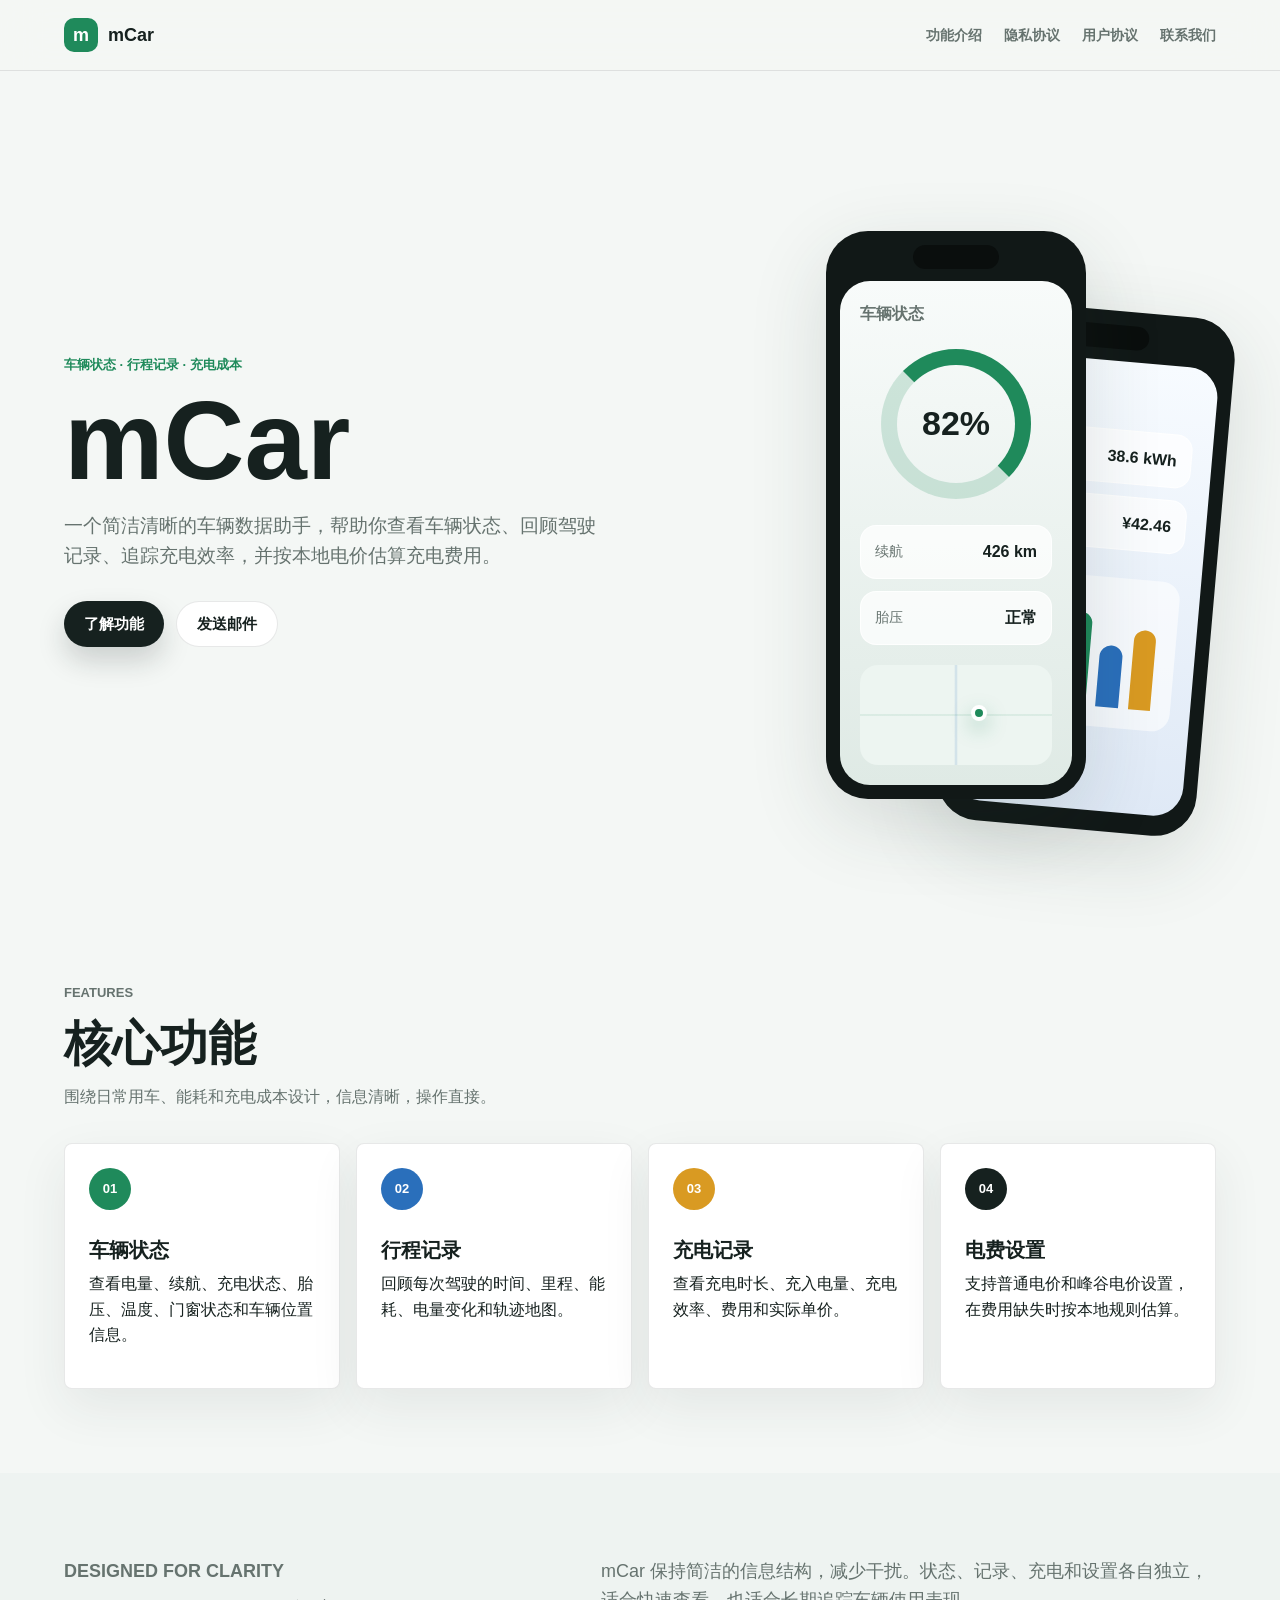
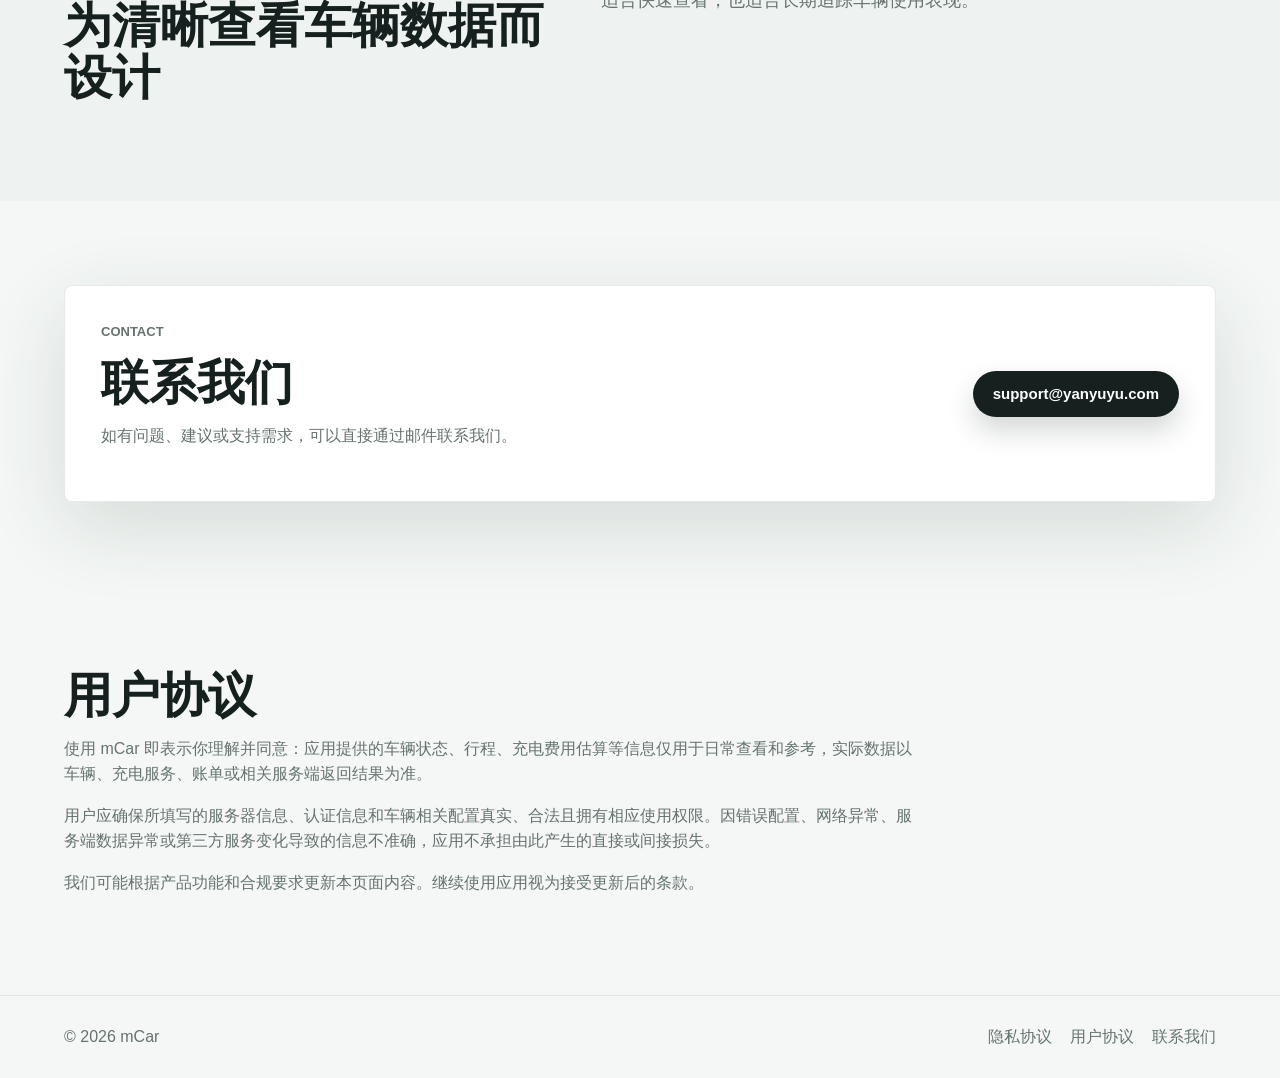
==== index.html @ 12c842eb "init" ====
<!doctype html>
<html lang="zh-CN">
<head>
  <meta charset="utf-8">
  <meta name="viewport" content="width=device-width, initial-scale=1">
  <title>mCar - 车辆数据助手</title>
  <meta name="description" content="mCar 是一款车辆数据查看工具，支持车辆状态、行程记录、充电记录、电费估算与车辆设置。">
  <link rel="stylesheet" href="styles.css">
</head>
<body>
  <header class="site-header">
    <a class="brand" href="#top" aria-label="mCar 首页">
      <span class="brand-mark">m</span>
      <span>mCar</span>
    </a>
    <nav class="nav-links" aria-label="页面导航">
      <a href="#features">功能介绍</a>
      <a href="privacy.html">隐私协议</a>
      <a href="#terms">用户协议</a>
      <a href="mailto:support@yanyuyu.com">联系我们</a>
    </nav>
  </header>

  <main id="top">
    <section class="hero">
      <div class="hero-content">
        <p class="eyebrow">车辆状态 · 行程记录 · 充电成本</p>
        <h1>mCar</h1>
        <p class="hero-copy">
          一个简洁清晰的车辆数据助手，帮助你查看车辆状态、回顾驾驶记录、追踪充电效率，并按本地电价估算充电费用。
        </p>
        <div class="hero-actions">
          <a class="primary-button" href="#features">了解功能</a>
          <a class="secondary-button" href="mailto:support@yanyuyu.com">发送邮件</a>
        </div>
      </div>

      <div class="device-showcase" aria-label="mCar 应用界面预览">
        <div class="phone phone-front">
          <div class="phone-bar"></div>
          <div class="screen status-screen">
            <div class="screen-title">车辆状态</div>
            <div class="battery-ring">
              <span>82%</span>
            </div>
            <div class="metric-row">
              <span>续航</span>
              <strong>426 km</strong>
            </div>
            <div class="metric-row">
              <span>胎压</span>
              <strong>正常</strong>
            </div>
            <div class="mini-map">
              <span></span>
            </div>
          </div>
        </div>

        <div class="phone phone-back">
          <div class="phone-bar"></div>
          <div class="screen charge-screen">
            <div class="screen-title">充电记录</div>
            <div class="charge-card">
              <span>已充电量</span>
              <strong>38.6 kWh</strong>
            </div>
            <div class="charge-card">
              <span>费用估算</span>
              <strong>¥42.46</strong>
            </div>
            <div class="charge-bars">
              <i></i><i></i><i></i><i></i><i></i>
            </div>
          </div>
        </div>
      </div>
    </section>

    <section id="features" class="section">
      <div class="section-heading">
        <p class="eyebrow">Features</p>
        <h2>核心功能</h2>
        <p>围绕日常用车、能耗和充电成本设计，信息清晰，操作直接。</p>
      </div>

      <div class="feature-grid">
        <article class="feature-card">
          <div class="icon">01</div>
          <h3>车辆状态</h3>
          <p>查看电量、续航、充电状态、胎压、温度、门窗状态和车辆位置信息。</p>
        </article>
        <article class="feature-card">
          <div class="icon">02</div>
          <h3>行程记录</h3>
          <p>回顾每次驾驶的时间、里程、能耗、电量变化和轨迹地图。</p>
        </article>
        <article class="feature-card">
          <div class="icon">03</div>
          <h3>充电记录</h3>
          <p>查看充电时长、充入电量、充电效率、费用和实际单价。</p>
        </article>
        <article class="feature-card">
          <div class="icon">04</div>
          <h3>电费设置</h3>
          <p>支持普通电价和峰谷电价设置，在费用缺失时按本地规则估算。</p>
        </article>
      </div>
    </section>

    <section class="split-section">
      <div>
        <p class="eyebrow">Designed for Clarity</p>
        <h2>为清晰查看车辆数据而设计</h2>
      </div>
      <p>
        mCar 保持简洁的信息结构，减少干扰。状态、记录、充电和设置各自独立，适合快速查看，也适合长期追踪车辆使用表现。
      </p>
    </section>

    <section id="contact" class="section contact-section">
      <div class="contact-panel">
        <div>
          <p class="eyebrow">Contact</p>
          <h2>联系我们</h2>
          <p>如有问题、建议或支持需求，可以直接通过邮件联系我们。</p>
        </div>
        <a class="primary-button" href="mailto:support@yanyuyu.com">support@yanyuyu.com</a>
      </div>
    </section>

    <section id="terms" class="legal-section">
      <h2>用户协议</h2>
      <p>
        使用 mCar 即表示你理解并同意：应用提供的车辆状态、行程、充电费用估算等信息仅用于日常查看和参考，实际数据以车辆、充电服务、账单或相关服务端返回结果为准。
      </p>
      <p>
        用户应确保所填写的服务器信息、认证信息和车辆相关配置真实、合法且拥有相应使用权限。因错误配置、网络异常、服务端数据异常或第三方服务变化导致的信息不准确，应用不承担由此产生的直接或间接损失。
      </p>
      <p>
        我们可能根据产品功能和合规要求更新本页面内容。继续使用应用视为接受更新后的条款。
      </p>
    </section>
  </main>

  <footer class="site-footer">
    <span>© 2026 mCar</span>
    <div>
      <a href="privacy.html">隐私协议</a>
      <a href="#terms">用户协议</a>
      <a href="mailto:support@yanyuyu.com">联系我们</a>
    </div>
  </footer>
</body>
</html>
---- styles.css ----
:root {
  --bg: #f4f7f5;
  --surface: #ffffff;
  --surface-strong: #eef3f1;
  --text: #16211f;
  --muted: #66736f;
  --line: rgba(22, 33, 31, 0.1);
  --green: #1f8a5b;
  --blue: #2a6fbb;
  --yellow: #d99a22;
  --shadow: 0 24px 80px rgba(38, 54, 48, 0.14);
}

* {
  box-sizing: border-box;
}

html {
  scroll-behavior: smooth;
}

body {
  margin: 0;
  font-family: -apple-system, BlinkMacSystemFont, "Segoe UI", "PingFang SC", "Helvetica Neue", Arial, sans-serif;
  color: var(--text);
  background: var(--bg);
  line-height: 1.6;
}

a {
  color: inherit;
  text-decoration: none;
}

.site-header {
  position: sticky;
  top: 0;
  z-index: 10;
  display: flex;
  align-items: center;
  justify-content: space-between;
  gap: 24px;
  padding: 18px clamp(20px, 5vw, 72px);
  background: rgba(244, 247, 245, 0.82);
  border-bottom: 1px solid var(--line);
  backdrop-filter: blur(20px);
}

.brand {
  display: inline-flex;
  align-items: center;
  gap: 10px;
  font-size: 18px;
  font-weight: 750;
}

.brand-mark {
  display: grid;
  width: 34px;
  height: 34px;
  place-items: center;
  color: #fff;
  background: var(--green);
  border-radius: 10px;
  font-weight: 800;
}

.nav-links {
  display: flex;
  align-items: center;
  gap: 22px;
  color: var(--muted);
  font-size: 14px;
  font-weight: 600;
}

.nav-links a:hover {
  color: var(--text);
}

.hero {
  display: grid;
  grid-template-columns: minmax(0, 1fr) minmax(320px, 520px);
  gap: clamp(36px, 7vw, 96px);
  align-items: center;
  min-height: calc(100vh - 72px);
  padding: clamp(48px, 8vw, 96px) clamp(20px, 5vw, 72px) 64px;
}

.hero-content {
  max-width: 660px;
}

.eyebrow {
  margin: 0 0 14px;
  color: var(--green);
  font-size: 13px;
  font-weight: 800;
  letter-spacing: 0;
  text-transform: uppercase;
}

h1,
h2,
h3,
p {
  margin-top: 0;
}

h1 {
  margin-bottom: 18px;
  font-size: clamp(56px, 10vw, 112px);
  line-height: 0.92;
  letter-spacing: 0;
}

h2 {
  margin-bottom: 14px;
  font-size: clamp(30px, 4vw, 48px);
  line-height: 1.08;
  letter-spacing: 0;
}

h3 {
  margin-bottom: 8px;
  font-size: 20px;
  line-height: 1.25;
  letter-spacing: 0;
}

.hero-copy {
  max-width: 580px;
  color: var(--muted);
  font-size: 19px;
}

.hero-actions {
  display: flex;
  flex-wrap: wrap;
  gap: 12px;
  margin-top: 30px;
}

.primary-button,
.secondary-button {
  display: inline-flex;
  align-items: center;
  justify-content: center;
  min-height: 46px;
  padding: 0 20px;
  border-radius: 999px;
  font-size: 15px;
  font-weight: 750;
}

.primary-button {
  color: #fff;
  background: var(--text);
  box-shadow: 0 14px 28px rgba(22, 33, 31, 0.18);
}

.secondary-button {
  color: var(--text);
  background: var(--surface);
  border: 1px solid var(--line);
}

.device-showcase {
  position: relative;
  min-height: 560px;
}

.phone {
  position: absolute;
  width: 260px;
  min-height: 520px;
  padding: 14px;
  background: #111817;
  border-radius: 42px;
  box-shadow: var(--shadow);
}

.phone-front {
  right: 130px;
  top: 10px;
  z-index: 2;
}

.phone-back {
  right: 0;
  top: 88px;
  transform: rotate(5deg);
}

.phone-bar {
  width: 86px;
  height: 24px;
  margin: 0 auto 12px;
  background: #0a0e0d;
  border-radius: 999px;
}

.screen {
  min-height: 450px;
  padding: 20px;
  overflow: hidden;
  border-radius: 30px;
}

.status-screen {
  background: linear-gradient(180deg, #f8fbfa 0%, #dfeae5 100%);
}

.charge-screen {
  background: linear-gradient(180deg, #f7fbff 0%, #dfe9f6 100%);
}

.screen-title {
  margin-bottom: 22px;
  color: var(--muted);
  font-weight: 800;
}

.battery-ring {
  display: grid;
  width: 150px;
  height: 150px;
  margin: 0 auto 26px;
  place-items: center;
  border: 16px solid rgba(31, 138, 91, 0.18);
  border-top-color: var(--green);
  border-right-color: var(--green);
  border-radius: 50%;
}

.battery-ring span {
  font-size: 34px;
  font-weight: 850;
}

.metric-row,
.charge-card {
  display: flex;
  align-items: center;
  justify-content: space-between;
  gap: 16px;
  min-height: 54px;
  margin-bottom: 12px;
  padding: 0 14px;
  background: rgba(255, 255, 255, 0.72);
  border: 1px solid rgba(255, 255, 255, 0.8);
  border-radius: 16px;
}

.metric-row span,
.charge-card span {
  color: var(--muted);
  font-size: 14px;
}

.mini-map {
  position: relative;
  height: 100px;
  margin-top: 20px;
  background:
    linear-gradient(90deg, transparent 49%, rgba(42, 111, 187, 0.18) 50%, transparent 51%),
    linear-gradient(0deg, transparent 49%, rgba(31, 138, 91, 0.18) 50%, transparent 51%),
    #edf5f1;
  border-radius: 18px;
}

.mini-map span {
  position: absolute;
  left: 58%;
  top: 40%;
  width: 16px;
  height: 16px;
  background: var(--green);
  border: 4px solid #fff;
  border-radius: 50%;
  box-shadow: 0 8px 20px rgba(31, 138, 91, 0.35);
}

.charge-bars {
  display: flex;
  align-items: flex-end;
  gap: 10px;
  height: 150px;
  margin-top: 28px;
  padding: 20px;
  background: rgba(255, 255, 255, 0.62);
  border-radius: 18px;
}

.charge-bars i {
  flex: 1;
  display: block;
  background: var(--blue);
  border-radius: 999px 999px 4px 4px;
}

.charge-bars i:nth-child(1) { height: 38%; }
.charge-bars i:nth-child(2) { height: 62%; }
.charge-bars i:nth-child(3) { height: 84%; background: var(--green); }
.charge-bars i:nth-child(4) { height: 56%; }
.charge-bars i:nth-child(5) { height: 72%; background: var(--yellow); }

.section,
.split-section,
.legal-section {
  padding: 84px clamp(20px, 5vw, 72px);
}

.section-heading {
  max-width: 720px;
  margin-bottom: 34px;
}

.section-heading p,
.split-section p,
.legal-section p,
.contact-panel p {
  color: var(--muted);
}

.feature-grid {
  display: grid;
  grid-template-columns: repeat(4, minmax(0, 1fr));
  gap: 16px;
}

.feature-card {
  min-height: 240px;
  padding: 24px;
  background: var(--surface);
  border: 1px solid var(--line);
  border-radius: 8px;
  box-shadow: 0 18px 50px rgba(38, 54, 48, 0.08);
}

.icon {
  display: inline-grid;
  width: 42px;
  height: 42px;
  margin-bottom: 28px;
  place-items: center;
  color: #fff;
  background: var(--green);
  border-radius: 50%;
  font-size: 13px;
  font-weight: 850;
}

.feature-card:nth-child(2) .icon {
  background: var(--blue);
}

.feature-card:nth-child(3) .icon {
  background: var(--yellow);
}

.feature-card:nth-child(4) .icon {
  background: var(--text);
}

.split-section {
  display: grid;
  grid-template-columns: minmax(0, 0.9fr) minmax(0, 1.1fr);
  gap: 34px;
  align-items: start;
  background: var(--surface-strong);
}

.split-section p {
  max-width: 760px;
  font-size: 18px;
}

.contact-panel {
  display: flex;
  align-items: center;
  justify-content: space-between;
  gap: 28px;
  padding: 36px;
  background: var(--surface);
  border: 1px solid var(--line);
  border-radius: 8px;
  box-shadow: var(--shadow);
}

.legal-section {
  max-width: 980px;
}

.legal-page {
  max-width: 900px;
  padding: 84px clamp(20px, 5vw, 72px);
}

.legal-page h1 {
  margin-bottom: 10px;
  font-size: clamp(44px, 7vw, 76px);
}

.legal-page h2 {
  margin-top: 42px;
  font-size: 24px;
}

.legal-page p {
  color: var(--muted);
}

.updated-date {
  margin-bottom: 34px;
}

.inline-link {
  color: var(--green);
  font-weight: 750;
}

.legal-section + .legal-section {
  padding-top: 24px;
}

.site-footer {
  display: flex;
  justify-content: space-between;
  gap: 20px;
  padding: 28px clamp(20px, 5vw, 72px);
  color: var(--muted);
  border-top: 1px solid var(--line);
}

.site-footer div {
  display: flex;
  flex-wrap: wrap;
  gap: 18px;
}

@media (max-width: 980px) {
  .hero {
    grid-template-columns: 1fr;
    min-height: auto;
  }

  .device-showcase {
    min-height: 520px;
  }

  .phone-front {
    left: 8%;
    right: auto;
  }

  .phone-back {
    right: 8%;
  }

  .feature-grid {
    grid-template-columns: repeat(2, minmax(0, 1fr));
  }

  .split-section {
    grid-template-columns: 1fr;
  }
}

@media (max-width: 720px) {
  .site-header {
    align-items: flex-start;
    flex-direction: column;
  }

  .nav-links {
    width: 100%;
    overflow-x: auto;
    padding-bottom: 2px;
  }

  .device-showcase {
    min-height: 430px;
  }

  .phone {
    width: 210px;
    min-height: 420px;
    border-radius: 34px;
  }

  .screen {
    min-height: 355px;
    padding: 16px;
    border-radius: 24px;
  }

  .phone-front {
    left: 0;
  }

  .phone-back {
    right: 0;
    top: 70px;
  }

  .battery-ring {
    width: 118px;
    height: 118px;
  }

  .feature-grid {
    grid-template-columns: 1fr;
  }

  .contact-panel,
  .site-footer {
    align-items: flex-start;
    flex-direction: column;
  }
}
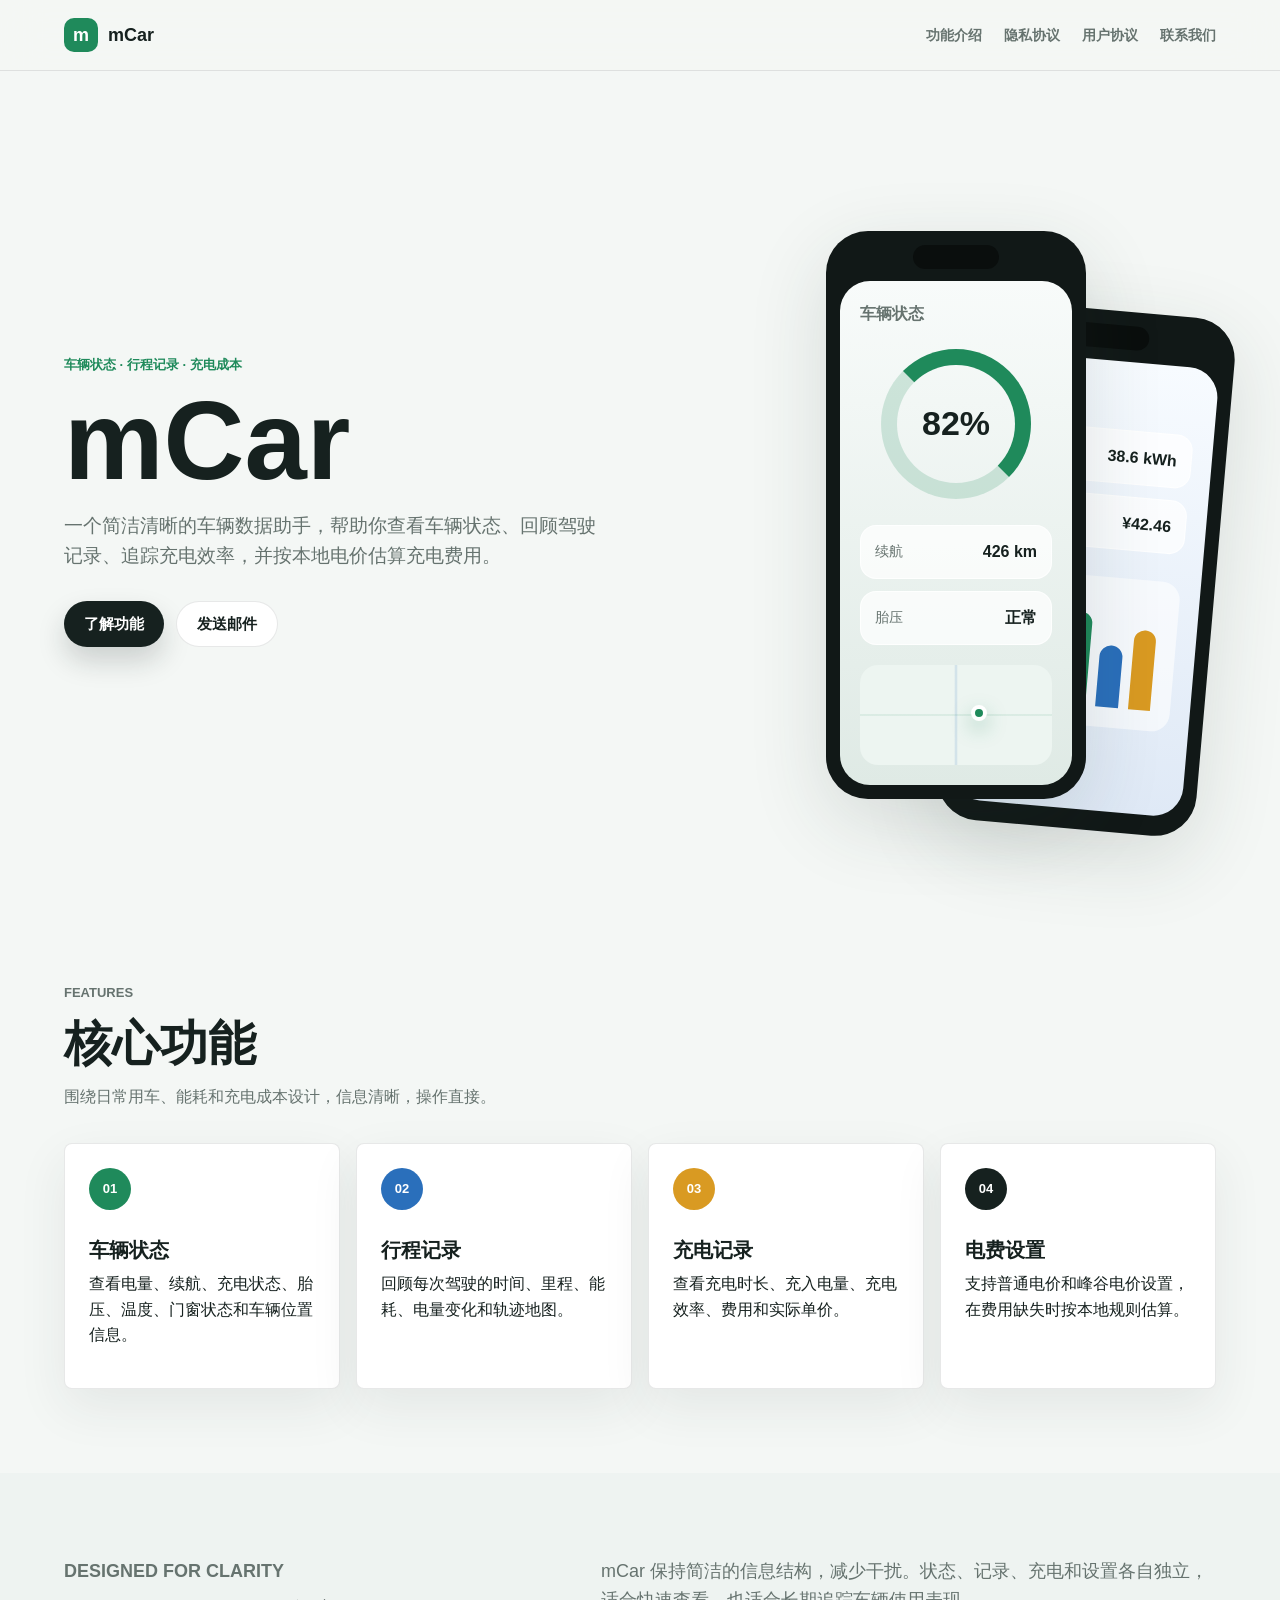
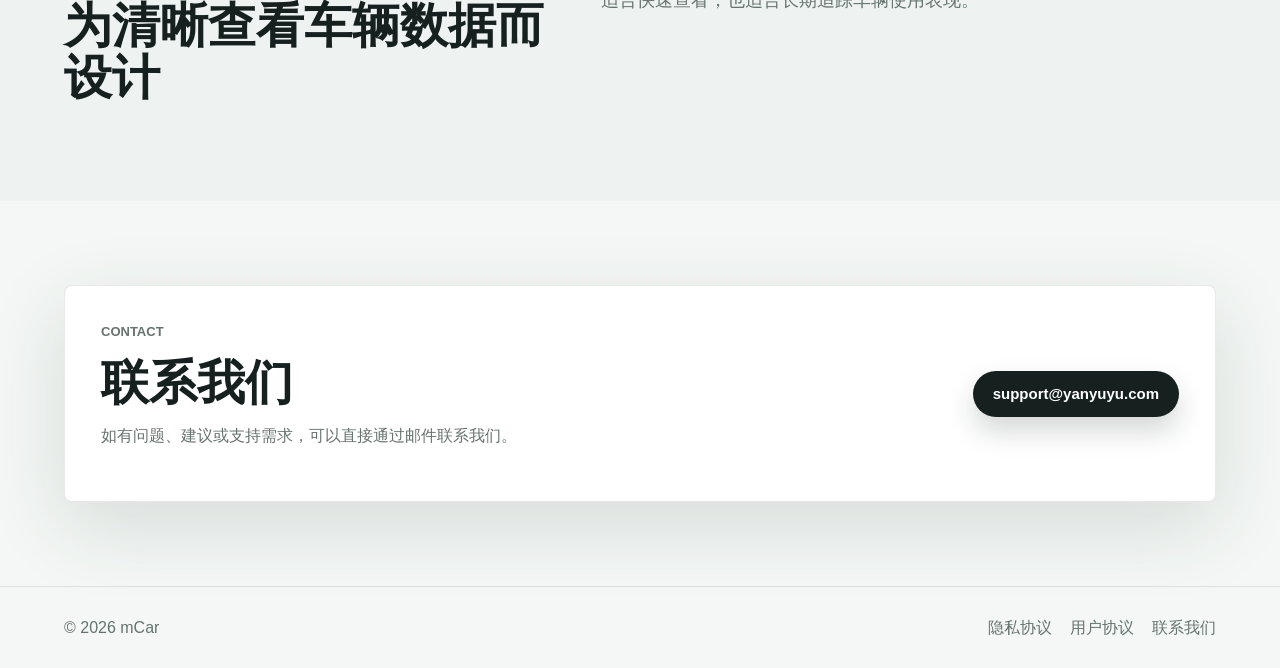
==== commit b425de4e: "add term" ====
--- a/index.html
+++ b/index.html
@@ -16,7 +16,7 @@
     <nav class="nav-links" aria-label="页面导航">
       <a href="#features">功能介绍</a>
       <a href="privacy.html">隐私协议</a>
-      <a href="#terms">用户协议</a>
+      <a href="terms.html">用户协议</a>
       <a href="mailto:support@yanyuyu.com">联系我们</a>
     </nav>
   </header>
@@ -129,25 +129,13 @@
       </div>
     </section>
 
-    <section id="terms" class="legal-section">
-      <h2>用户协议</h2>
-      <p>
-        使用 mCar 即表示你理解并同意：应用提供的车辆状态、行程、充电费用估算等信息仅用于日常查看和参考，实际数据以车辆、充电服务、账单或相关服务端返回结果为准。
-      </p>
-      <p>
-        用户应确保所填写的服务器信息、认证信息和车辆相关配置真实、合法且拥有相应使用权限。因错误配置、网络异常、服务端数据异常或第三方服务变化导致的信息不准确，应用不承担由此产生的直接或间接损失。
-      </p>
-      <p>
-        我们可能根据产品功能和合规要求更新本页面内容。继续使用应用视为接受更新后的条款。
-      </p>
-    </section>
   </main>
 
   <footer class="site-footer">
     <span>© 2026 mCar</span>
     <div>
       <a href="privacy.html">隐私协议</a>
-      <a href="#terms">用户协议</a>
+      <a href="terms.html">用户协议</a>
       <a href="mailto:support@yanyuyu.com">联系我们</a>
     </div>
   </footer>
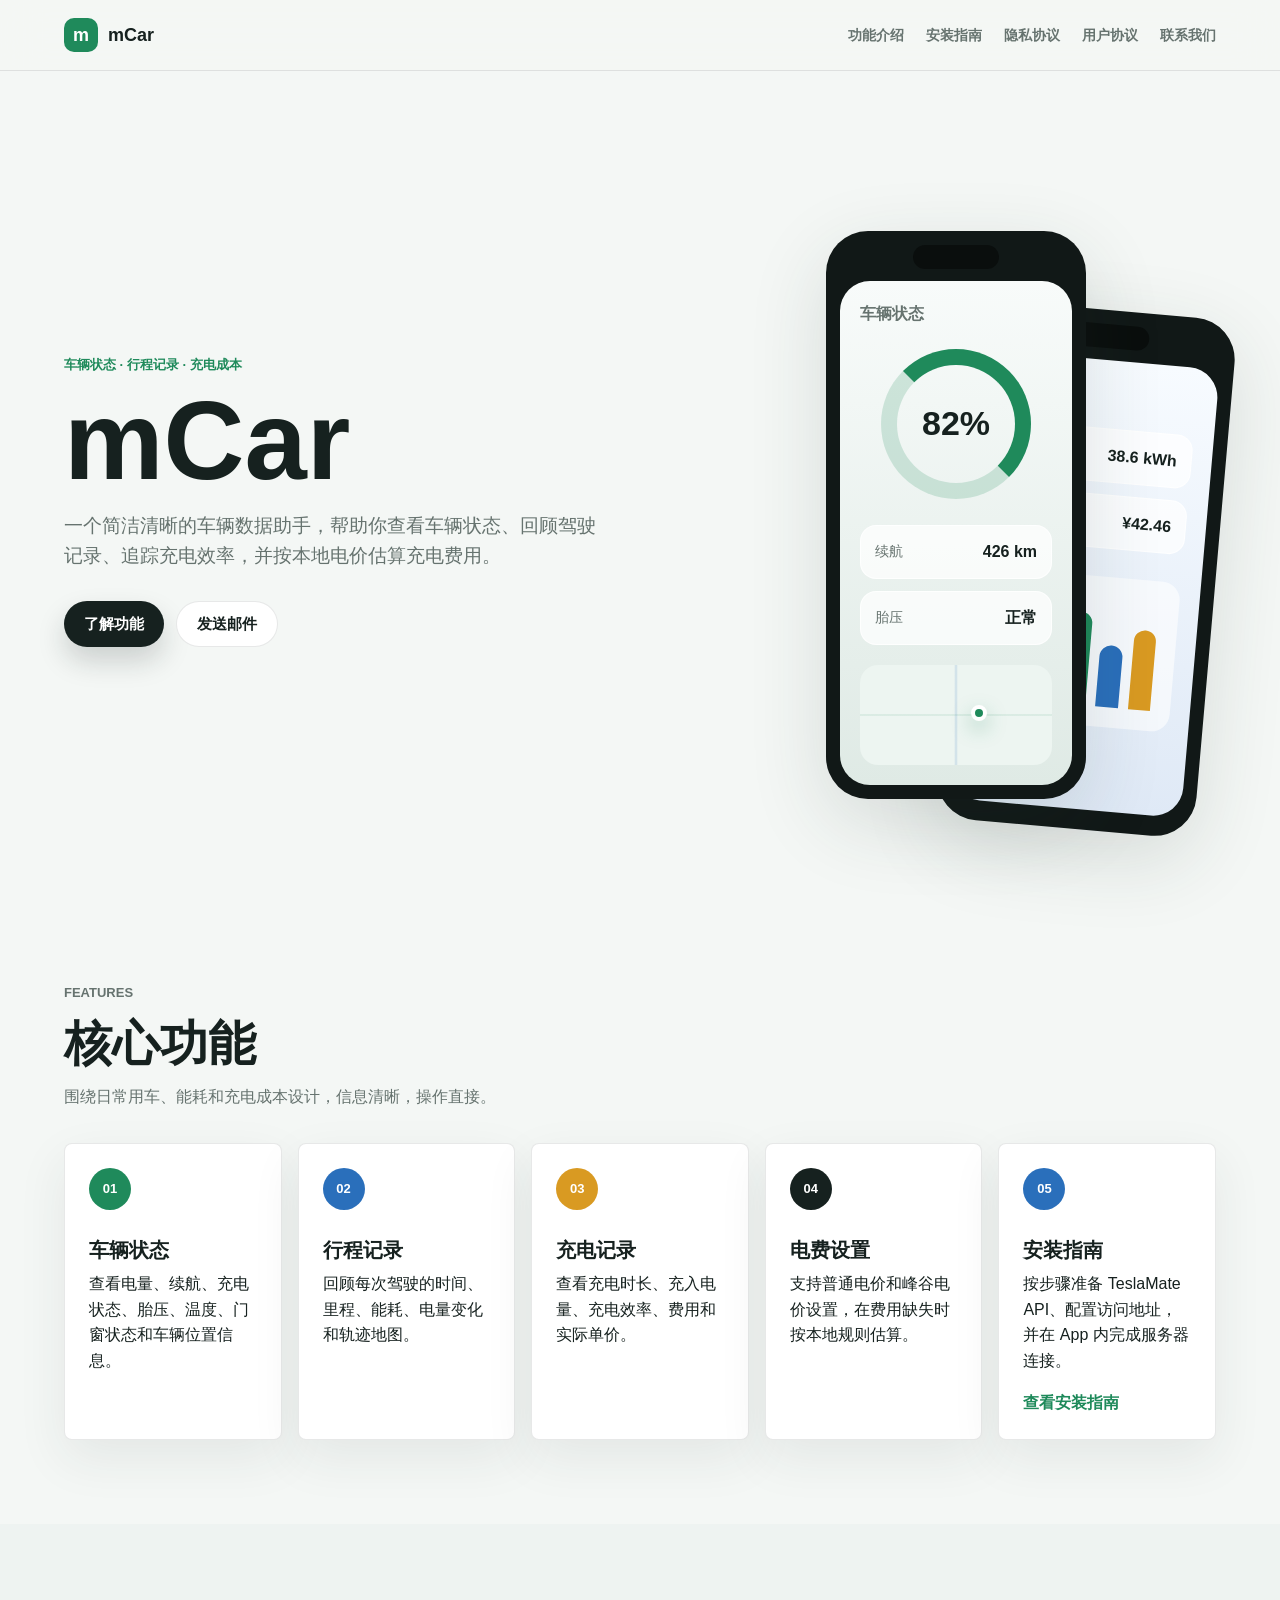
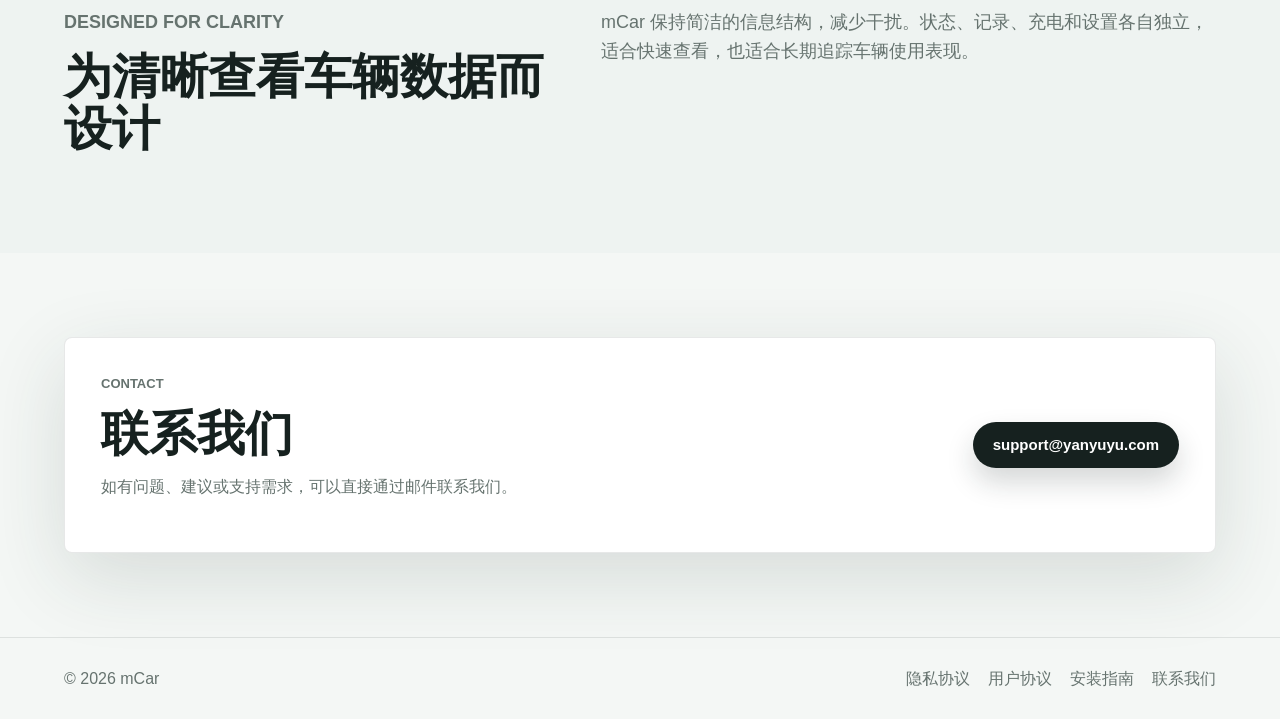
==== commit 4191a6b3: "更新html" ====
--- a/index.html
+++ b/index.html
@@ -15,6 +15,7 @@
     </a>
     <nav class="nav-links" aria-label="页面导航">
       <a href="#features">功能介绍</a>
+      <a href="setup.html">安装指南</a>
       <a href="privacy.html">隐私协议</a>
       <a href="terms.html">用户协议</a>
       <a href="mailto:support@yanyuyu.com">联系我们</a>
@@ -105,6 +106,12 @@
           <h3>电费设置</h3>
           <p>支持普通电价和峰谷电价设置，在费用缺失时按本地规则估算。</p>
         </article>
+        <article class="feature-card">
+          <div class="icon">05</div>
+          <h3>安装指南</h3>
+          <p>按步骤准备 TeslaMate API、配置访问地址，并在 App 内完成服务器连接。</p>
+          <a class="inline-link" href="setup.html">查看安装指南</a>
+        </article>
       </div>
     </section>
 
@@ -136,6 +143,7 @@
     <div>
       <a href="privacy.html">隐私协议</a>
       <a href="terms.html">用户协议</a>
+      <a href="setup.html">安装指南</a>
       <a href="mailto:support@yanyuyu.com">联系我们</a>
     </div>
   </footer>
--- a/styles.css
+++ b/styles.css
@@ -325,7 +325,7 @@
 
 .feature-grid {
   display: grid;
-  grid-template-columns: repeat(4, minmax(0, 1fr));
+  grid-template-columns: repeat(5, minmax(0, 1fr));
   gap: 16px;
 }
 
@@ -363,6 +363,129 @@
   background: var(--text);
 }
 
+.feature-card:nth-child(5) .icon {
+  background: var(--blue);
+}
+
+.setup-page {
+  padding-bottom: 36px;
+}
+
+.setup-hero {
+  max-width: 980px;
+  padding: 84px clamp(20px, 5vw, 72px) 36px;
+}
+
+.setup-hero h1 {
+  margin-bottom: 18px;
+  font-size: clamp(44px, 7vw, 84px);
+  line-height: 0.96;
+}
+
+.setup-hero p {
+  max-width: 760px;
+  color: var(--muted);
+  font-size: 18px;
+}
+
+.setup-grid {
+  display: grid;
+  grid-template-columns: repeat(2, minmax(0, 1fr));
+  gap: 16px;
+  padding: 24px clamp(20px, 5vw, 72px) 84px;
+}
+
+.setup-card {
+  min-height: 340px;
+  padding: 28px;
+  background: var(--surface);
+  border: 1px solid var(--line);
+  border-radius: 8px;
+  box-shadow: 0 18px 50px rgba(38, 54, 48, 0.08);
+}
+
+.setup-card p,
+.setup-card li {
+  color: var(--muted);
+}
+
+.step-number {
+  display: inline-flex;
+  align-items: center;
+  justify-content: center;
+  min-width: 48px;
+  height: 32px;
+  margin-bottom: 24px;
+  color: #fff;
+  background: var(--green);
+  border-radius: 999px;
+  font-size: 13px;
+  font-weight: 850;
+}
+
+.setup-card:nth-child(2) .step-number {
+  background: var(--blue);
+}
+
+.setup-card:nth-child(3) .step-number {
+  background: var(--yellow);
+}
+
+.setup-card:nth-child(4) .step-number {
+  background: var(--text);
+}
+
+.setup-card ul,
+.setup-card ol {
+  margin: 18px 0 0;
+  padding-left: 20px;
+}
+
+.code-block {
+  display: grid;
+  gap: 8px;
+  margin-top: 18px;
+  padding: 14px;
+  background: var(--surface-strong);
+  border: 1px solid var(--line);
+  border-radius: 8px;
+  overflow-x: auto;
+}
+
+.code-block code,
+.code-block pre {
+  color: var(--text);
+  font-family: ui-monospace, SFMono-Regular, Menlo, Consolas, monospace;
+  font-size: 13px;
+}
+
+.code-block pre {
+  margin: 0;
+  white-space: pre;
+}
+
+.setup-note {
+  display: grid;
+  grid-template-columns: minmax(0, 0.8fr) minmax(0, 1.2fr);
+  gap: 28px;
+  padding: 54px clamp(20px, 5vw, 72px);
+  background: var(--surface-strong);
+}
+
+.check-list {
+  display: grid;
+  gap: 12px;
+}
+
+.check-list p {
+  margin: 0;
+  padding: 16px;
+  color: var(--muted);
+  background: rgba(255, 255, 255, 0.62);
+  border: 1px solid var(--line);
+  border-radius: 8px;
+}
+
 .split-section {
   display: grid;
   grid-template-columns: minmax(0, 0.9fr) minmax(0, 1.1fr);
@@ -462,7 +585,12 @@
     grid-template-columns: repeat(2, minmax(0, 1fr));
   }
 
-  .split-section {
+  .split-section,
+  .setup-note {
+    grid-template-columns: 1fr;
+  }
+
+  .setup-grid {
     grid-template-columns: 1fr;
   }
 }
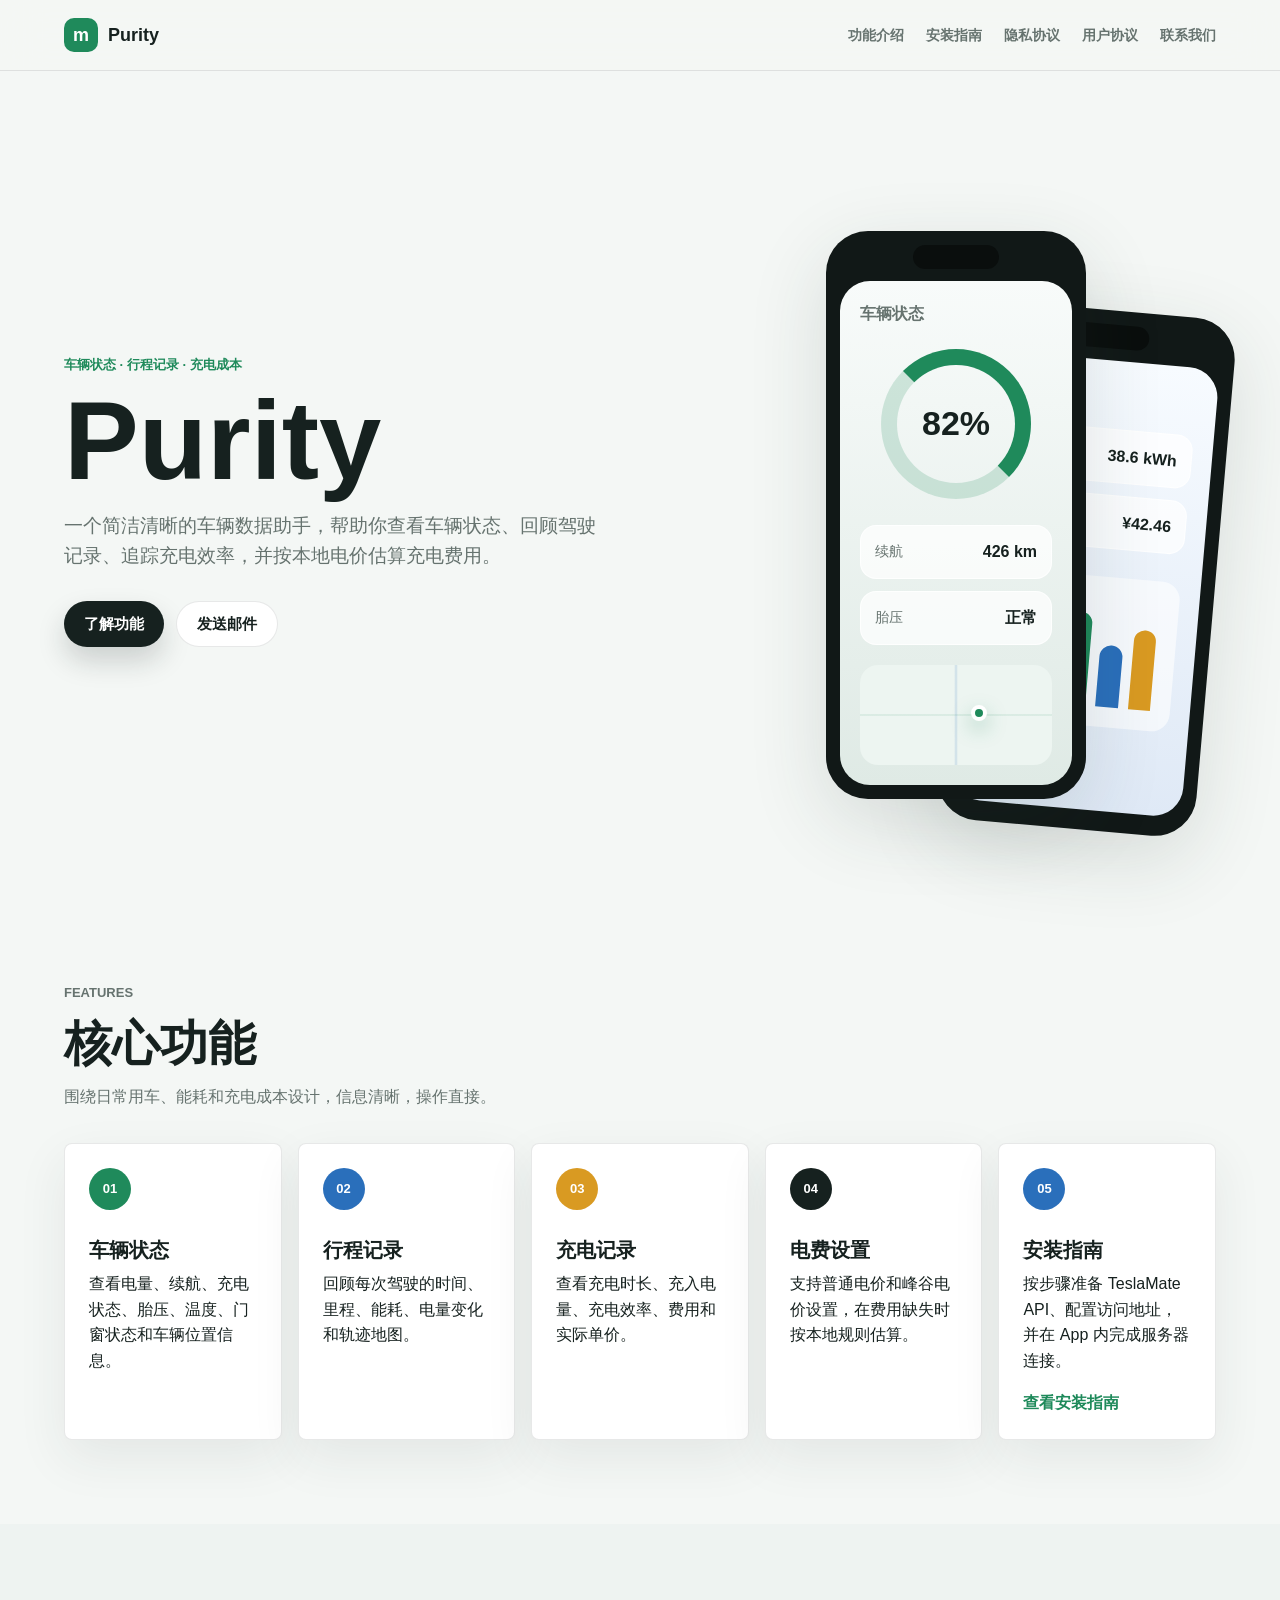
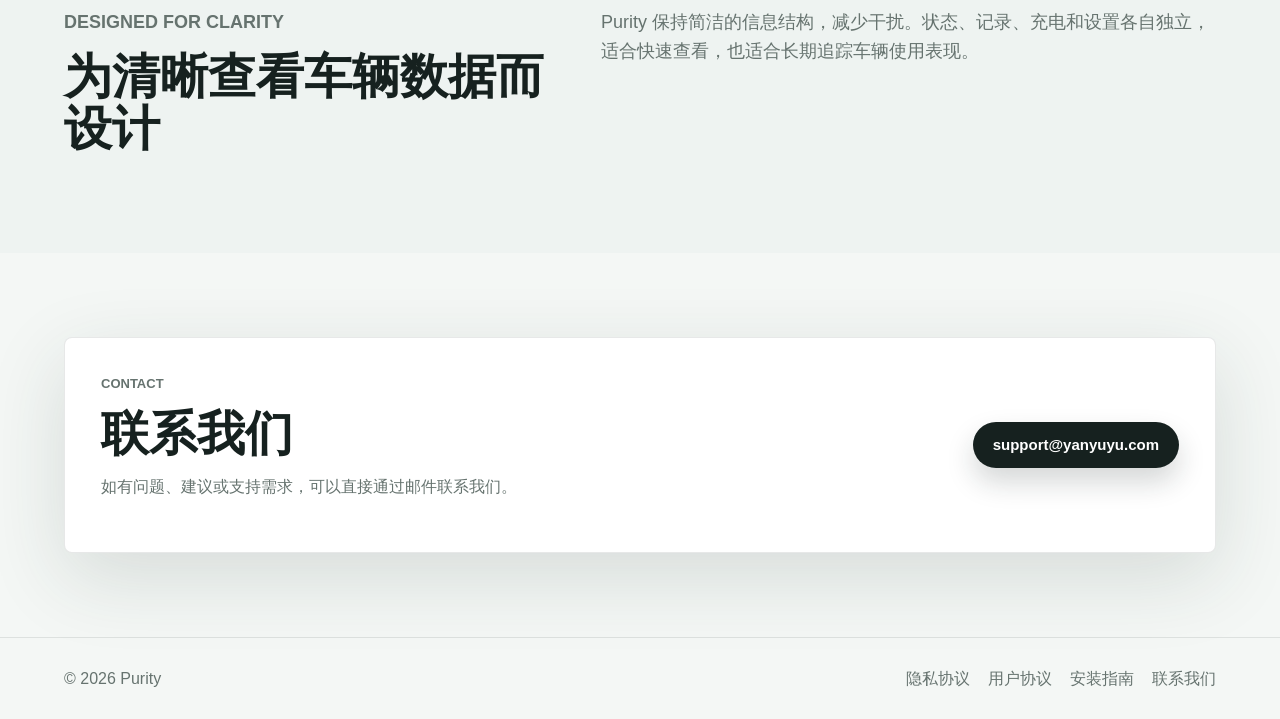
==== commit 1c9ac6c4: "修改名称" ====
--- a/index.html
+++ b/index.html
@@ -3,15 +3,15 @@
 <head>
   <meta charset="utf-8">
   <meta name="viewport" content="width=device-width, initial-scale=1">
-  <title>mCar - 车辆数据助手</title>
-  <meta name="description" content="mCar 是一款车辆数据查看工具，支持车辆状态、行程记录、充电记录、电费估算与车辆设置。">
+  <title>Purity - 车辆数据助手</title>
+  <meta name="description" content="Purity 是一款车辆数据查看工具，支持车辆状态、行程记录、充电记录、电费估算与车辆设置。">
   <link rel="stylesheet" href="styles.css">
 </head>
 <body>
   <header class="site-header">
-    <a class="brand" href="#top" aria-label="mCar 首页">
+    <a class="brand" href="#top" aria-label="Purity 首页">
       <span class="brand-mark">m</span>
-      <span>mCar</span>
+      <span>Purity</span>
     </a>
     <nav class="nav-links" aria-label="页面导航">
       <a href="#features">功能介绍</a>
@@ -26,7 +26,7 @@
     <section class="hero">
       <div class="hero-content">
         <p class="eyebrow">车辆状态 · 行程记录 · 充电成本</p>
-        <h1>mCar</h1>
+        <h1>Purity</h1>
         <p class="hero-copy">
           一个简洁清晰的车辆数据助手，帮助你查看车辆状态、回顾驾驶记录、追踪充电效率，并按本地电价估算充电费用。
         </p>
@@ -36,7 +36,7 @@
         </div>
       </div>
 
-      <div class="device-showcase" aria-label="mCar 应用界面预览">
+      <div class="device-showcase" aria-label="Purity 应用界面预览">
         <div class="phone phone-front">
           <div class="phone-bar"></div>
           <div class="screen status-screen">
@@ -121,7 +121,7 @@
         <h2>为清晰查看车辆数据而设计</h2>
       </div>
       <p>
-        mCar 保持简洁的信息结构，减少干扰。状态、记录、充电和设置各自独立，适合快速查看，也适合长期追踪车辆使用表现。
+        Purity 保持简洁的信息结构，减少干扰。状态、记录、充电和设置各自独立，适合快速查看，也适合长期追踪车辆使用表现。
       </p>
     </section>
 
@@ -139,7 +139,7 @@
   </main>
 
   <footer class="site-footer">
-    <span>© 2026 mCar</span>
+    <span>© 2026 Purity</span>
     <div>
       <a href="privacy.html">隐私协议</a>
       <a href="terms.html">用户协议</a>
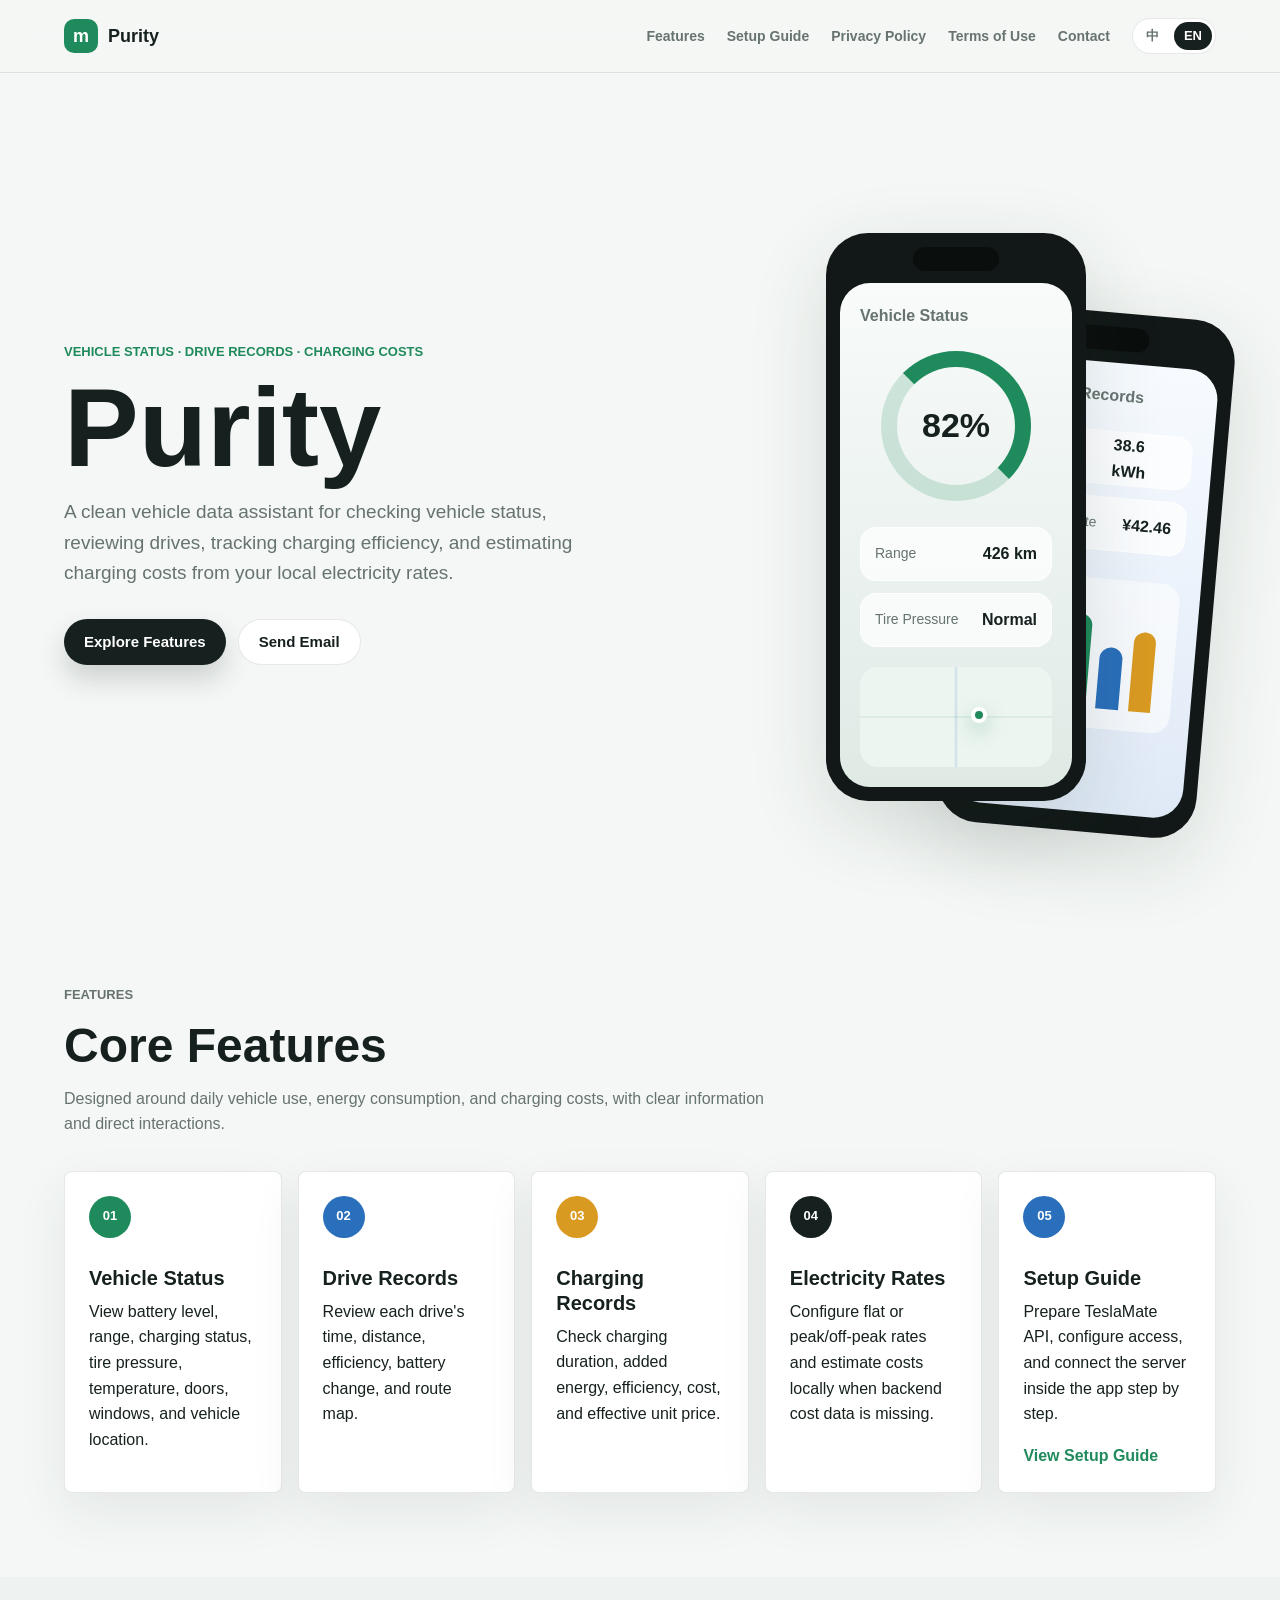
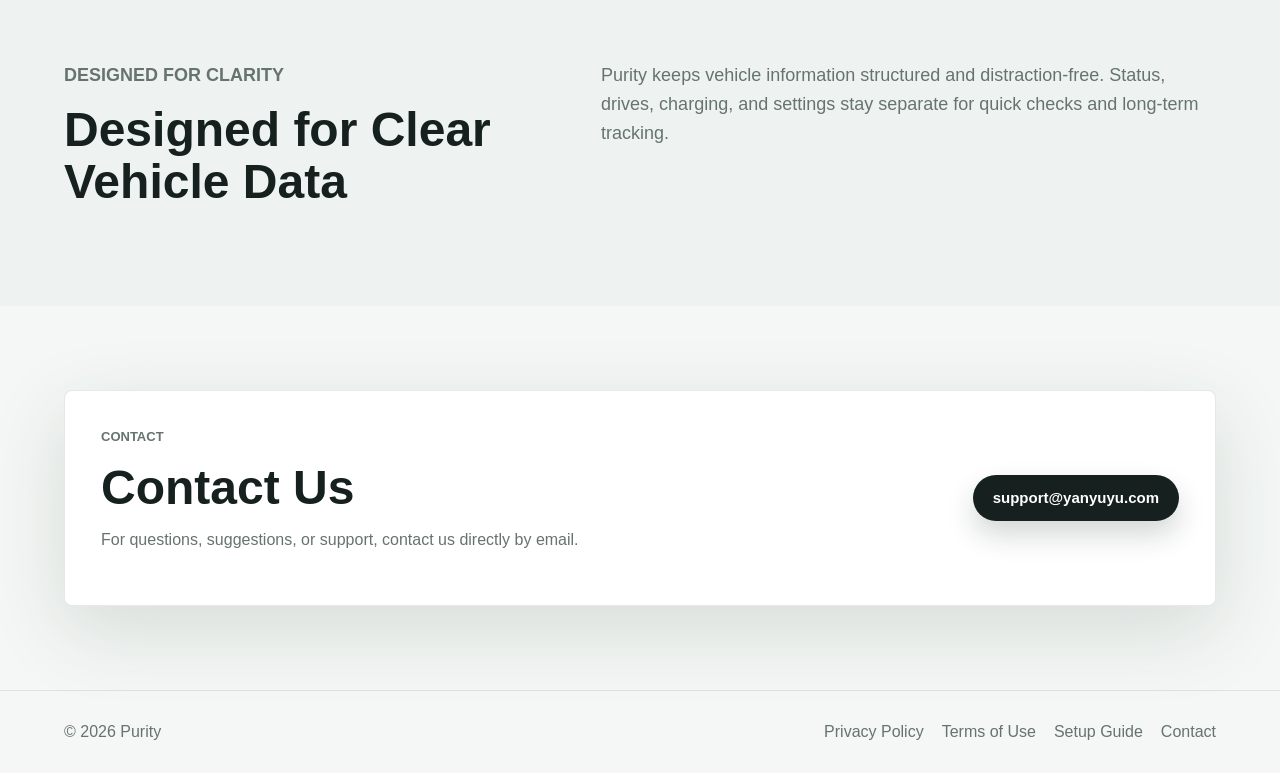
==== commit df4fedf3: "修改中英文支持" ====
--- a/index.html
+++ b/index.html
@@ -7,50 +7,54 @@
   <meta name="description" content="Purity 是一款车辆数据查看工具，支持车辆状态、行程记录、充电记录、电费估算与车辆设置。">
   <link rel="stylesheet" href="styles.css">
 </head>
-<body>
+<body data-page="index">
   <header class="site-header">
-    <a class="brand" href="#top" aria-label="Purity 首页">
+    <a class="brand" href="#top" aria-label="Purity 首页" data-i18n-aria="brandHomeAria">
       <span class="brand-mark">m</span>
       <span>Purity</span>
     </a>
-    <nav class="nav-links" aria-label="页面导航">
-      <a href="#features">功能介绍</a>
-      <a href="setup.html">安装指南</a>
-      <a href="privacy.html">隐私协议</a>
-      <a href="terms.html">用户协议</a>
-      <a href="mailto:support@yanyuyu.com">联系我们</a>
+    <nav class="nav-links" aria-label="页面导航" data-i18n-aria="pageNavAria">
+      <a href="#features" data-i18n="features">功能介绍</a>
+      <a href="setup.html" data-i18n="setup">安装指南</a>
+      <a href="privacy.html" data-i18n="privacy">隐私协议</a>
+      <a href="terms.html" data-i18n="terms">用户协议</a>
+      <a href="mailto:support@yanyuyu.com" data-i18n="contact">联系我们</a>
+      <span class="language-switcher" aria-label="Language">
+        <button type="button" data-language="zh">中</button>
+        <button type="button" data-language="en">EN</button>
+      </span>
     </nav>
   </header>
 
   <main id="top">
     <section class="hero">
       <div class="hero-content">
-        <p class="eyebrow">车辆状态 · 行程记录 · 充电成本</p>
+        <p class="eyebrow" data-i18n="heroEyebrow">车辆状态 · 行程记录 · 充电成本</p>
         <h1>Purity</h1>
-        <p class="hero-copy">
+        <p class="hero-copy" data-i18n="heroCopy">
           一个简洁清晰的车辆数据助手，帮助你查看车辆状态、回顾驾驶记录、追踪充电效率，并按本地电价估算充电费用。
         </p>
         <div class="hero-actions">
-          <a class="primary-button" href="#features">了解功能</a>
-          <a class="secondary-button" href="mailto:support@yanyuyu.com">发送邮件</a>
+          <a class="primary-button" href="#features" data-i18n="learnFeatures">了解功能</a>
+          <a class="secondary-button" href="mailto:support@yanyuyu.com" data-i18n="sendEmail">发送邮件</a>
         </div>
       </div>
 
-      <div class="device-showcase" aria-label="Purity 应用界面预览">
+      <div class="device-showcase" aria-label="Purity 应用界面预览" data-i18n-aria="previewAria">
         <div class="phone phone-front">
           <div class="phone-bar"></div>
           <div class="screen status-screen">
-            <div class="screen-title">车辆状态</div>
+            <div class="screen-title" data-i18n="vehicleStatus">车辆状态</div>
             <div class="battery-ring">
               <span>82%</span>
             </div>
             <div class="metric-row">
-              <span>续航</span>
+              <span data-i18n="range">续航</span>
               <strong>426 km</strong>
             </div>
             <div class="metric-row">
-              <span>胎压</span>
-              <strong>正常</strong>
+              <span data-i18n="tirePressure">胎压</span>
+              <strong data-i18n="normal">正常</strong>
             </div>
             <div class="mini-map">
               <span></span>
@@ -61,13 +65,13 @@
         <div class="phone phone-back">
           <div class="phone-bar"></div>
           <div class="screen charge-screen">
-            <div class="screen-title">充电记录</div>
+            <div class="screen-title" data-i18n="chargeRecords">充电记录</div>
             <div class="charge-card">
-              <span>已充电量</span>
+              <span data-i18n="chargedEnergy">已充电量</span>
               <strong>38.6 kWh</strong>
             </div>
             <div class="charge-card">
-              <span>费用估算</span>
+              <span data-i18n="costEstimate">费用估算</span>
               <strong>¥42.46</strong>
             </div>
             <div class="charge-bars">
@@ -80,47 +84,47 @@
 
     <section id="features" class="section">
       <div class="section-heading">
-        <p class="eyebrow">Features</p>
-        <h2>核心功能</h2>
-        <p>围绕日常用车、能耗和充电成本设计，信息清晰，操作直接。</p>
+        <p class="eyebrow" data-i18n="featuresEyebrow">Features</p>
+        <h2 data-i18n="coreFeatures">核心功能</h2>
+        <p data-i18n="featureIntro">围绕日常用车、能耗和充电成本设计，信息清晰，操作直接。</p>
       </div>
 
       <div class="feature-grid">
         <article class="feature-card">
           <div class="icon">01</div>
-          <h3>车辆状态</h3>
-          <p>查看电量、续航、充电状态、胎压、温度、门窗状态和车辆位置信息。</p>
+          <h3 data-i18n="featureStatusTitle">车辆状态</h3>
+          <p data-i18n="featureStatusText">查看电量、续航、充电状态、胎压、温度、门窗状态和车辆位置信息。</p>
         </article>
         <article class="feature-card">
           <div class="icon">02</div>
-          <h3>行程记录</h3>
-          <p>回顾每次驾驶的时间、里程、能耗、电量变化和轨迹地图。</p>
+          <h3 data-i18n="featureDriveTitle">行程记录</h3>
+          <p data-i18n="featureDriveText">回顾每次驾驶的时间、里程、能耗、电量变化和轨迹地图。</p>
         </article>
         <article class="feature-card">
           <div class="icon">03</div>
-          <h3>充电记录</h3>
-          <p>查看充电时长、充入电量、充电效率、费用和实际单价。</p>
+          <h3 data-i18n="featureChargeTitle">充电记录</h3>
+          <p data-i18n="featureChargeText">查看充电时长、充入电量、充电效率、费用和实际单价。</p>
         </article>
         <article class="feature-card">
           <div class="icon">04</div>
-          <h3>电费设置</h3>
-          <p>支持普通电价和峰谷电价设置，在费用缺失时按本地规则估算。</p>
+          <h3 data-i18n="featureRateTitle">电费设置</h3>
+          <p data-i18n="featureRateText">支持普通电价和峰谷电价设置，在费用缺失时按本地规则估算。</p>
         </article>
         <article class="feature-card">
           <div class="icon">05</div>
-          <h3>安装指南</h3>
-          <p>按步骤准备 TeslaMate API、配置访问地址，并在 App 内完成服务器连接。</p>
-          <a class="inline-link" href="setup.html">查看安装指南</a>
+          <h3 data-i18n="featureSetupTitle">安装指南</h3>
+          <p data-i18n="featureSetupText">按步骤准备 TeslaMate API、配置访问地址，并在 App 内完成服务器连接。</p>
+          <a class="inline-link" href="setup.html" data-i18n="viewSetup">查看安装指南</a>
         </article>
       </div>
     </section>
 
     <section class="split-section">
       <div>
-        <p class="eyebrow">Designed for Clarity</p>
-        <h2>为清晰查看车辆数据而设计</h2>
+        <p class="eyebrow" data-i18n="clarityEyebrow">Designed for Clarity</p>
+        <h2 data-i18n="clarityTitle">为清晰查看车辆数据而设计</h2>
       </div>
-      <p>
+      <p data-i18n="clarityText">
         Purity 保持简洁的信息结构，减少干扰。状态、记录、充电和设置各自独立，适合快速查看，也适合长期追踪车辆使用表现。
       </p>
     </section>
@@ -128,9 +132,9 @@
     <section id="contact" class="section contact-section">
       <div class="contact-panel">
         <div>
-          <p class="eyebrow">Contact</p>
-          <h2>联系我们</h2>
-          <p>如有问题、建议或支持需求，可以直接通过邮件联系我们。</p>
+          <p class="eyebrow" data-i18n="contactEyebrow">Contact</p>
+          <h2 data-i18n="contactTitle">联系我们</h2>
+          <p data-i18n="contactText">如有问题、建议或支持需求，可以直接通过邮件联系我们。</p>
         </div>
         <a class="primary-button" href="mailto:support@yanyuyu.com">support@yanyuyu.com</a>
       </div>
@@ -139,13 +143,14 @@
   </main>
 
   <footer class="site-footer">
-    <span>© 2026 Purity</span>
+    <span data-i18n="copyright">© 2026 Purity</span>
     <div>
-      <a href="privacy.html">隐私协议</a>
-      <a href="terms.html">用户协议</a>
-      <a href="setup.html">安装指南</a>
-      <a href="mailto:support@yanyuyu.com">联系我们</a>
+      <a href="privacy.html" data-i18n="privacy">隐私协议</a>
+      <a href="terms.html" data-i18n="terms">用户协议</a>
+      <a href="setup.html" data-i18n="setup">安装指南</a>
+      <a href="mailto:support@yanyuyu.com" data-i18n="contact">联系我们</a>
     </div>
   </footer>
+  <script src="i18n.js"></script>
 </body>
 </html>
--- a/styles.css
+++ b/styles.css
@@ -78,6 +78,34 @@
   color: var(--text);
 }
 
+.language-switcher {
+  display: inline-flex;
+  gap: 4px;
+  padding: 3px;
+  background: var(--surface);
+  border: 1px solid var(--line);
+  border-radius: 999px;
+}
+
+.language-switcher button {
+  min-width: 34px;
+  height: 28px;
+  padding: 0 10px;
+  color: var(--muted);
+  background: transparent;
+  border: 0;
+  border-radius: 999px;
+  font: inherit;
+  font-size: 13px;
+  font-weight: 750;
+  cursor: pointer;
+}
+
+.language-switcher button.is-active {
+  color: #fff;
+  background: var(--text);
+}
+
 .hero {
   display: grid;
   grid-template-columns: minmax(0, 1fr) minmax(320px, 520px);
@@ -603,6 +631,7 @@
 
   .nav-links {
     width: 100%;
+    flex-wrap: wrap;
     overflow-x: auto;
     padding-bottom: 2px;
   }
